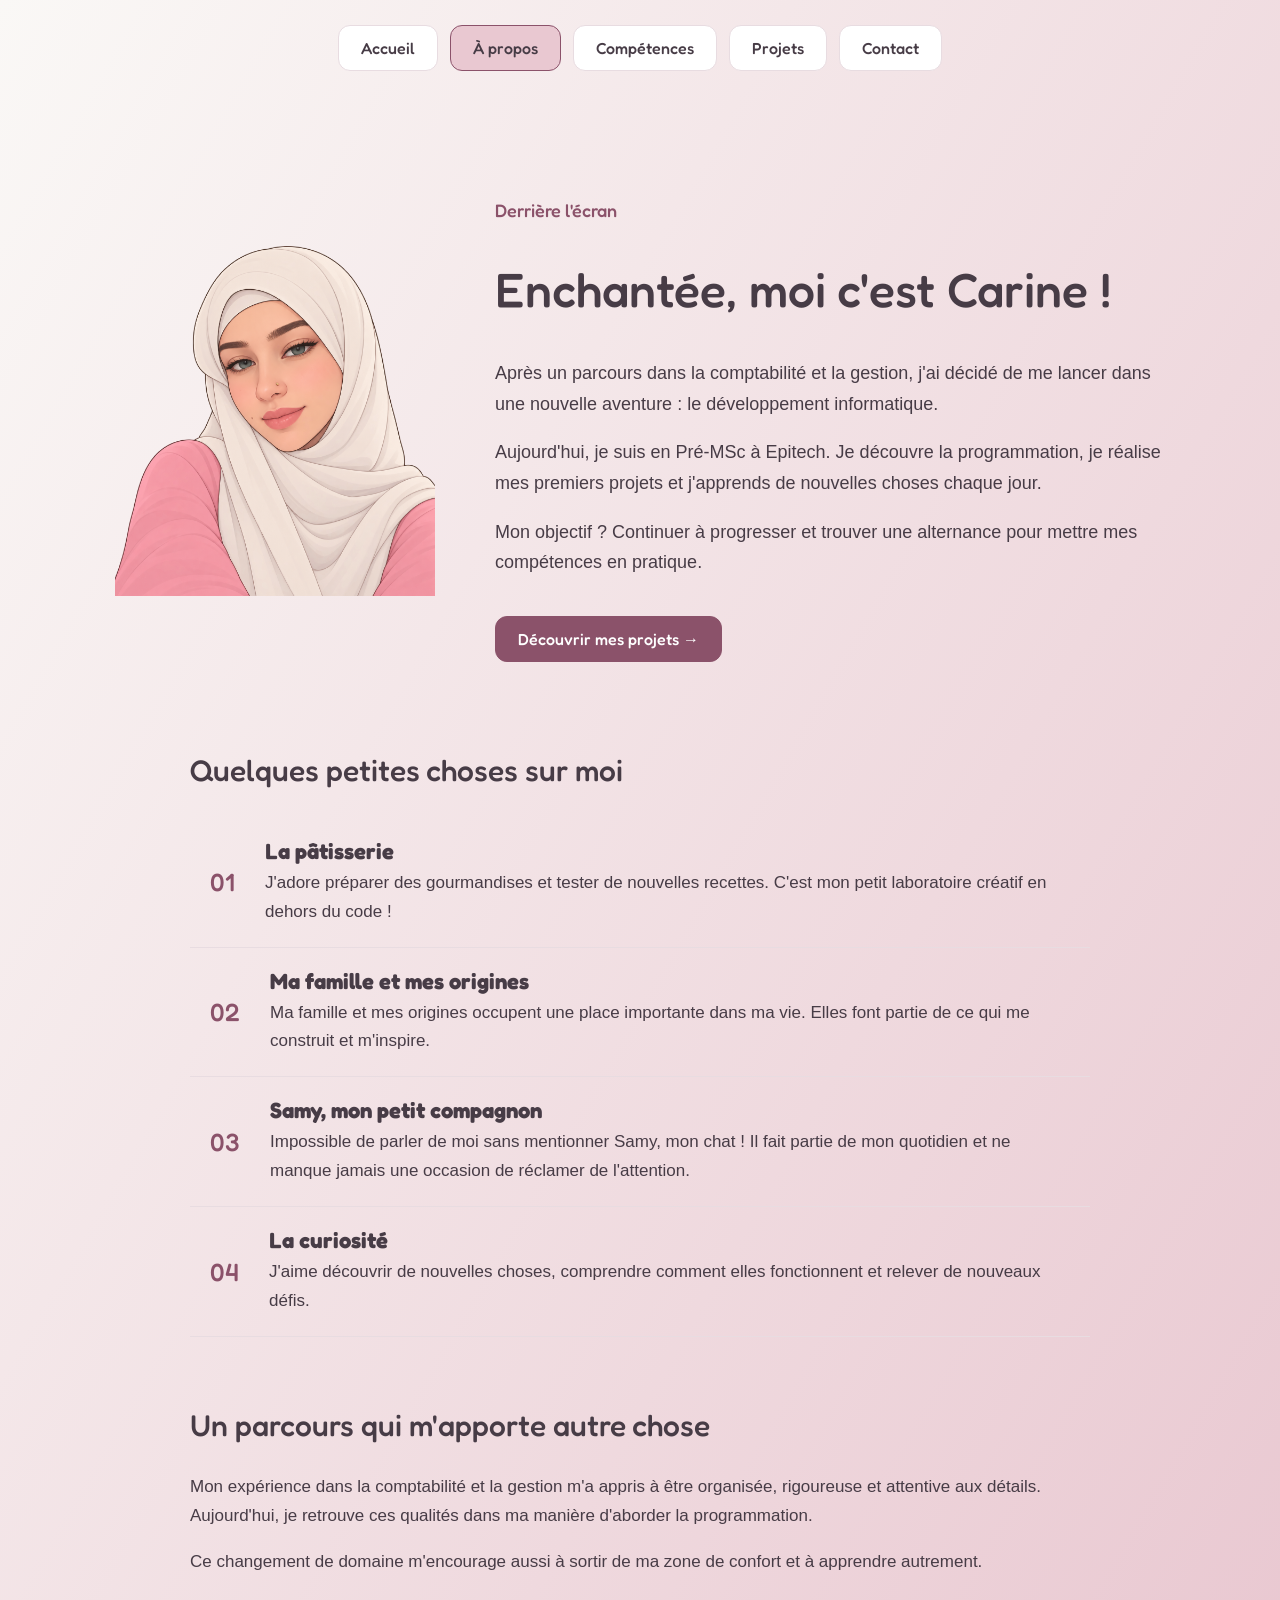
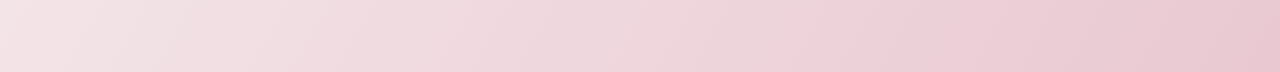
==== apropos.html @ 249d7889 "Create portfolio pages and projects" ====
<!DOCTYPE html>
<html lang="fr">
<head>
    <meta charset="UTF-8">
    <meta name="viewport" content="width=device-width, initial-scale=1.0">
    <meta name="description" content="Découvrez Carine BAKA, son parcours et ses centres d'intérêt.">
    <title>À propos | Carine's World</title>
    <link href="https://fonts.googleapis.com/css2?family=Fredoka:wght@400;500;600&display=swap" rel="stylesheet">
    <link rel="stylesheet" href="style.css">
</head>
<body>

    <header>
        <nav aria-label="Navigation principale">
            <a class="btn" href="index.html">Accueil</a>
            <a class="btn" href="apropos.html" aria-current="page">À propos</a>
            <a class="btn" href="competences.html">Compétences</a>
            <a class="btn" href="projets.html">Projets</a>
            <a class="btn" href="contact.html">Contact</a>
        </nav>
    </header>

    <main class="about-page">

        <section class="about-intro">
            <img
                src="images/avatar.png"
                alt="Portrait illustré de Carine portant un voile beige"
                class="avatar"
            >

            <div class="about-text">
                <p class="about-label">Derrière l'écran</p>
                <h1>Enchantée, moi c'est Carine !</h1>

                <p>
                    Après un parcours dans la comptabilité et la gestion,
                    j'ai décidé de me lancer dans une nouvelle aventure :
                    le développement informatique.
                </p>

                <p>
                    Aujourd'hui, je suis en Pré-MSc à Epitech.
                    Je découvre la programmation, je réalise mes premiers
                    projets et j'apprends de nouvelles choses chaque jour.
                </p>

                <p>
                    Mon objectif ? Continuer à progresser et trouver
                    une alternance pour mettre mes compétences en pratique.
                </p>

                <a class="btn about-button" href="projets.html">
                    Découvrir mes projets →
                </a>
            </div>
        </section>

        <section class="about-details">
            <h2>Quelques petites choses sur moi</h2>

            <div class="about-line">
                <span>01</span>
                <div>
                    <h3>La pâtisserie</h3>
                    <p>
                        J'adore préparer des gourmandises et tester
                        de nouvelles recettes. C'est mon petit laboratoire
                        créatif en dehors du code !
                    </p>
                </div>
            </div>

            <div class="about-line">
                <span>02</span>
                <div>
                    <h3>Ma famille et mes origines</h3>
                    <p>
                        Ma famille et mes origines occupent une place
                        importante dans ma vie. Elles font partie
                        de ce qui me construit et m'inspire.
                    </p>
                </div>
            </div>

            <div class="about-line">
                <span>03</span>
                <div>
                    <h3>Samy, mon petit compagnon</h3>
                    <p>
                        Impossible de parler de moi sans mentionner Samy,
                        mon chat ! Il fait partie de mon quotidien
                        et ne manque jamais une occasion de réclamer
                        de l'attention.
                    </p>
                </div>
            </div>

            <div class="about-line">
                <span>04</span>
                <div>
                    <h3>La curiosité</h3>
                    <p>
                        J'aime découvrir de nouvelles choses,
                        comprendre comment elles fonctionnent
                        et relever de nouveaux défis.
                    </p>
                </div>
            </div>
        </section>

        <section class="about-details">
            <h2>Un parcours qui m'apporte autre chose</h2>
            <p>
                Mon expérience dans la comptabilité et la gestion
                m'a appris à être organisée, rigoureuse et attentive
                aux détails. Aujourd'hui, je retrouve ces qualités
                dans ma manière d'aborder la programmation.
            </p>
            <p>
                Ce changement de domaine m'encourage aussi à sortir
                de ma zone de confort et à apprendre autrement.
            </p>
        </section>

    </main>
</body>
</html>
---- style.css ----
/* 1. Couleurs */
:root {
    --fond: #faf8f6;
    --rose: #e9c8d1;
    --peche: #ffe5d6;
    --accent: #8b526a;
    --texte: #473c46;
    --blanc: #ffffff;
    --bordure: #e8dce1;
}

/* 2. Général */
* {
    box-sizing: border-box;
}

body {
    margin: 0;
    min-height: 100vh;
    color: var(--texte);
    font-family: Arial, sans-serif;
    background: linear-gradient(
        120deg,
        var(--fond),
        var(--rose),
        var(--peche),
        var(--fond)
    );
    background-size: 300% 300%;
    animation: couleurs 12s ease infinite;
}

header,
main {
    padding: 25px;
    text-align: center;
}

h1,
h2,
h3 {
    font-family: 'Fredoka', Arial, sans-serif;
}

h1 {
    color: var(--accent);
    font-size: 42px;
    font-weight: 500;
}

h2 {
    font-size: 30px;
    font-weight: 500;
}

p {
    font-size: 17px;
    line-height: 1.7;
}

/* 3. Navigation */
nav {
    display: flex;
    justify-content: center;
    flex-wrap: wrap;
    gap: 12px;
}

.btn {
    display: inline-block;
    padding: 12px 22px;
    background: var(--blanc);
    color: var(--texte);
    border: 1px solid var(--bordure);
    border-radius: 12px;
    font: 500 16px 'Fredoka', Arial, sans-serif;
    text-decoration: none;
    transition: 0.3s;
    cursor: pointer;
}

.btn:hover,
.btn[aria-current="page"] {
    background: var(--rose);
    border-color: var(--accent);
}

.btn:hover {
    transform: translateY(-4px);
    box-shadow: 0 8px 20px #a8798c35;
}

.btn:focus-visible,
a:focus-visible,
input:focus-visible,
textarea:focus-visible {
    outline: 3px solid var(--accent);
    outline-offset: 3px;
}

/* 4. Accueil */
.home {
    display: flex;
    align-items: center;
    justify-content: center;
    min-height: calc(100vh - 110px);
    padding: 60px 25px;
}

.home-content {
    width: 100%;
    max-width: 780px;
    text-align: left;
}

.home-label {
    color: var(--accent);
    font: 500 20px 'Fredoka', Arial, sans-serif;
}

.home-content h1 {
    margin: 10px 0;
    color: var(--texte);
    font-size: clamp(48px, 8vw, 90px);
    font-weight: 600;
}

.home-content h2 {
    margin: 0 0 20px;
    color: var(--accent);
    font-size: 26px;
}

.home-status {
    display: inline-block;
    margin: 0 0 20px;
    padding: 10px 18px;
    background: var(--rose);
    border-radius: 30px;
    font-size: 15px;
    font-weight: bold;
}

.home-description {
    max-width: 620px;
    margin: 15px 0 30px;
    font-size: 19px;
    line-height: 1.8;
}

.home-btn {
    padding: 15px 28px;
    background: var(--accent);
    color: var(--blanc);
    border-color: var(--accent);
}

.home-btn:hover {
    background: var(--texte);
    color: var(--blanc);
}

/* 5. À propos */
.about-page {
    max-width: 1100px;
    margin: auto;
}

.about-intro {
    display: flex;
    align-items: center;
    gap: 60px;
    margin: 60px auto 90px;
    text-align: left;
}

.avatar {
    width: 320px;
    max-width: 40%;
    height: auto;
    background: transparent;
    transition: transform 0.3s;
}

.avatar:hover {
    transform: scale(1.07) rotate(-3deg);
}

.about-text {
    flex: 1;
}

.about-label {
    color: var(--accent);
    font: 500 19px 'Fredoka', Arial, sans-serif;
}

.about-text h1 {
    color: var(--texte);
    font-size: 48px;
    line-height: 1.2;
}

.about-text p {
    font-size: 18px;
}

.about-button {
    margin-top: 20px;
    background: var(--accent);
    color: var(--blanc);
    border-color: var(--accent);
}

.about-button:hover {
    background: var(--texte);
    color: var(--blanc);
}

/* 6. À propos : anecdotes */
.about-details {
    max-width: 900px;
    margin: 0 auto 70px;
    text-align: left;
}

.about-details h2 {
    margin-bottom: 30px;
}

.about-line {
    display: flex;
    align-items: center;
    gap: 30px;
    padding: 20px;
    border-bottom: 1px solid var(--bordure);
    transition: 0.3s;
}

.about-line:hover {
    background: #fff0f4;
    border-radius: 12px;
    transform: translateX(6px);
}

.about-line span {
    color: var(--accent);
    font: 500 25px 'Fredoka', Arial, sans-serif;
}

.about-line h3 {
    margin: 0;
    font-size: 22px;
}

.about-line p {
    margin: 5px 0 0;
}

/* 7. Compétences */
.skills-page {
    max-width: 1000px;
    margin: auto;
    text-align: left;
}

.skills-intro {
    margin: 60px 0 70px;
}

.skills-label {
    color: var(--accent);
    font: 500 19px 'Fredoka', Arial, sans-serif;
}

.skills-intro h1 {
    margin: 10px 0;
    color: var(--texte);
    font-size: 55px;
}

.skills-intro p {
    max-width: 650px;
    font-size: 18px;
}

.skills-section {
    margin-bottom: 45px;
    padding-bottom: 30px;
    border-bottom: 1px solid var(--bordure);
}

.skills-section h2 {
    margin-bottom: 25px;
    color: var(--texte);
    font-size: 26px;
}

.skills-list {
    display: flex;
    flex-wrap: wrap;
    gap: 15px;
}

.skills-list span {
    padding: 12px 22px;
    background: var(--blanc);
    border: 1px solid var(--bordure);
    border-radius: 30px;
    font: 500 18px 'Fredoka', Arial, sans-serif;
    transition: 0.3s;
}

.skills-list span:hover {
    background: #fff0f4;
    color: var(--accent);
    border-color: var(--accent);
    transform: translateY(-5px) rotate(-2deg);
}

.learning-section {
    max-width: 800px;
    margin: 65px 0;
    padding: 25px 0;
    border-top: 2px solid var(--accent);
    border-bottom: 2px solid var(--accent);
}

.learning-section h2 {
    color: var(--texte);
}

.skills-extra {
    margin: 70px 0;
    text-align: center;
}

.skills-extra h2 {
    color: var(--accent);
}

.skills-extra p {
    max-width: 550px;
    margin: 20px auto 30px;
}

.skills-button {
    background: var(--accent);
    color: var(--blanc);
    border-color: var(--accent);
}

.skills-button:hover {
    background: var(--texte);
    color: var(--blanc);
}

/* 8. Projets */
.projects-page {
    max-width: 1100px;
    margin: auto;
    text-align: left;
}

.projects-intro {
    margin: 60px 0 80px;
}

.projects-label,
.project-number {
    color: var(--accent);
    font: 500 19px 'Fredoka', Arial, sans-serif;
}

.projects-intro h1 {
    margin: 10px 0;
    color: var(--texte);
    font-size: 55px;
}

.projects-intro p {
    max-width: 650px;
    font-size: 18px;
}

.project {
    display: flex;
    align-items: center;
    gap: 50px;
    margin-bottom: 100px;
}

.project-reverse {
    flex-direction: row-reverse;
}

.project-image,
.project-text {
    flex: 1;
    min-width: 0;
}

.project-image img {
    display: block;
    width: 100%;
    height: auto;
    border: 3px solid var(--blanc);
    border-radius: 20px;
    box-shadow: 0 10px 25px #473c4620;
    transition: 0.3s;
}

.project-image img:hover {
    transform: scale(1.03);
    box-shadow: 0 15px 30px #a8798c35;
}

.project-text h2 {
    margin: 10px 0 20px;
    color: var(--texte);
    font-size: 38px;
}

.project-text h3 {
    margin-top: 25px;
    color: var(--accent);
    font-size: 20px;
}

.project-tools {
    font-weight: bold;
}

.project-note {
    font-style: italic;
}

.project-button {
    margin-top: 15px;
    background: var(--accent);
    color: var(--blanc);
    border-color: var(--accent);
}

.project-button:hover {
    background: var(--texte);
    color: var(--blanc);
}

.projects-progress {
    max-width: 750px;
    margin: 40px auto 90px;
    padding: 30px 0;
    border-top: 2px solid var(--accent);
    border-bottom: 2px solid var(--accent);
}

.projects-progress h2 {
    color: var(--texte);
    font-size: 34px;
}

.projects-end {
    margin: 50px 0 80px;
    text-align: center;
}

.projects-end h2 {
    color: var(--accent);
}

.projects-end p {
    max-width: 600px;
    margin: 20px auto;
}

/* 9. Contact */
.contact-page {
    max-width: 1000px;
    margin: auto;
    text-align: left;
}

.contact-intro {
    margin: 60px 0 70px;
}

.contact-label {
    color: var(--accent);
    font: 500 19px 'Fredoka', Arial, sans-serif;
}

.contact-intro h1 {
    margin: 10px 0;
    color: var(--texte);
    font-size: 55px;
}

.contact-intro p {
    max-width: 650px;
    font-size: 18px;
}

.contact-section {
    max-width: 650px;
    margin: 0 auto 80px;
}

.contact-section h2 {
    text-align: center;
}

.contact-form {
    width: 100%;
    max-width: 550px;
    margin: 30px auto;
    text-align: left;
}

.contact-form label {
    display: block;
    margin: 15px 0 6px;
    font-weight: bold;
}

.contact-form input,
.contact-form textarea {
    width: 100%;
    padding: 14px;
    border: 1px solid var(--bordure);
    border-radius: 10px;
    background: var(--blanc);
    font: inherit;
    transition: 0.3s;
}

.contact-form input:focus,
.contact-form textarea:focus {
    outline: 2px solid var(--accent);
    background: #fff0f4;
}

.contact-form button {
    margin-top: 20px;
    background: var(--accent);
    color: var(--blanc);
    border-color: var(--accent);
}

.contact-form button:hover {
    background: var(--texte);
    color: var(--blanc);
}

.contact-links {
    margin: 70px 0 90px;
}

.contact-links h2 {
    margin-bottom: 30px;
}

.contact-options {
    display: flex;
    gap: 50px;
}

.contact-option {
    flex: 1;
    padding: 20px 0;
    border-top: 2px solid var(--accent);
}

.contact-option h3 {
    margin: 0;
    font-size: 25px;
}

.contact-option a {
    display: inline-block;
    margin-top: 10px;
    color: var(--accent);
    font-weight: bold;
    text-decoration: none;
    transition: 0.3s;
}

.contact-option a:hover {
    color: var(--texte);
    transform: translateX(5px);
    text-decoration: underline;
}

/* 10. CV */
.cv-section {
    margin: 70px auto 100px;
    padding: 30px 0;
    border-top: 2px solid var(--accent);
    text-align: center;
}

.cv-section h2 {
    color: var(--accent);
}

.cv-section p {
    max-width: 550px;
    margin: 15px auto 25px;
}

.contact-cv {
    background: var(--accent);
    color: var(--blanc);
    border-color: var(--accent);
}

.contact-cv:hover {
    background: var(--texte);
    color: var(--blanc);
}

/* 11. Curseur personnalisé */
body,
a,
button {
    cursor: url("images/patte-ouverte-28px.png") 14 14, auto;
}

body:active,
a:active,
button:active {
    cursor: url("images/patte-fermee-28px.png") 14 14, auto;
}

/* 12. Fond animé */
@keyframes couleurs {
    0%, 100% {
        background-position: 0% 50%;
    }

    50% {
        background-position: 100% 50%;
    }
}

/* 13. Téléphone */
@media (max-width: 650px) {
    header,
    main {
        padding: 18px;
    }

    nav {
        gap: 8px;
    }

    nav .btn {
        padding: 9px 12px;
        font-size: 14px;
    }

    h1 {
        font-size: 34px;
    }

    h2 {
        font-size: 26px;
    }

    .home {
        min-height: calc(100vh - 150px);
        padding: 40px 25px;
    }

    .home-content h2 {
        font-size: 21px;
    }

    .home-description {
        font-size: 17px;
    }

    .about-intro {
        flex-direction: column;
        gap: 20px;
        margin: 30px auto 60px;
        text-align: center;
    }

    .avatar {
        width: 240px;
        max-width: 100%;
    }

    .about-text h1 {
        font-size: 36px;
    }

    .about-text p {
        font-size: 17px;
    }

    .about-line {
        gap: 20px;
        padding: 18px 10px;
    }

    .skills-intro {
        margin: 30px 0 50px;
    }

    .skills-intro h1,
    .projects-intro h1,
    .contact-intro h1 {
        font-size: 38px;
    }

    .skills-section h2 {
        font-size: 23px;
    }

    .skills-list {
        gap: 10px;
    }

    .skills-list span {
        padding: 10px 15px;
        font-size: 16px;
    }

    .projects-intro,
    .contact-intro {
        margin: 30px 0 50px;
    }

    .project,
    .project-reverse {
        flex-direction: column;
        gap: 25px;
        margin-bottom: 70px;
    }

    .project-image,
    .project-text {
        width: 100%;
    }

    .project-text h2 {
        font-size: 32px;
    }

    .contact-options {
        flex-direction: column;
        gap: 25px;
    }

    .contact-links {
        margin: 50px 0;
    }
}

/* 14. Accessibilité */
@media (prefers-reduced-motion: reduce) {
    body {
        animation: none;
        background: var(--fond);
    }

    .btn,
    .avatar,
    .about-line,
    .skills-list span,
    .project-image img,
    .contact-option a {
        transition: none;
    }

    .btn:hover,
    .avatar:hover,
    .about-line:hover,
    .skills-list span:hover,
    .project-image img:hover,
    .contact-option a:hover {
        transform: none;
    }
}


/* Projet Java en préparation */

.project-placeholder {
    min-height: 300px;
    display: flex;
    flex-direction: column;
    align-items: center;
    justify-content: center;
    padding: 30px;

    background: linear-gradient(
        135deg,
        #fff7f4,
        #e9c8d1
    );

    border: 2px dashed var(--accent);
    border-radius: 20px;
    text-align: center;
    transition: 0.3s;
}

.project-placeholder span {
    color: var(--accent);
    font: 600 65px 'Fredoka', Arial, sans-serif;
}

.project-placeholder p {
    margin: 10px 0 0;
    font-size: 18px;
}

.project-placeholder:hover {
    transform: translateY(-5px);
    box-shadow: 0 10px 25px #a8798c35;
}

@media (prefers-reduced-motion: reduce) {
    .project-placeholder {
        transition: none;
    }

    .project-placeholder:hover {
        transform: none;
    }
}
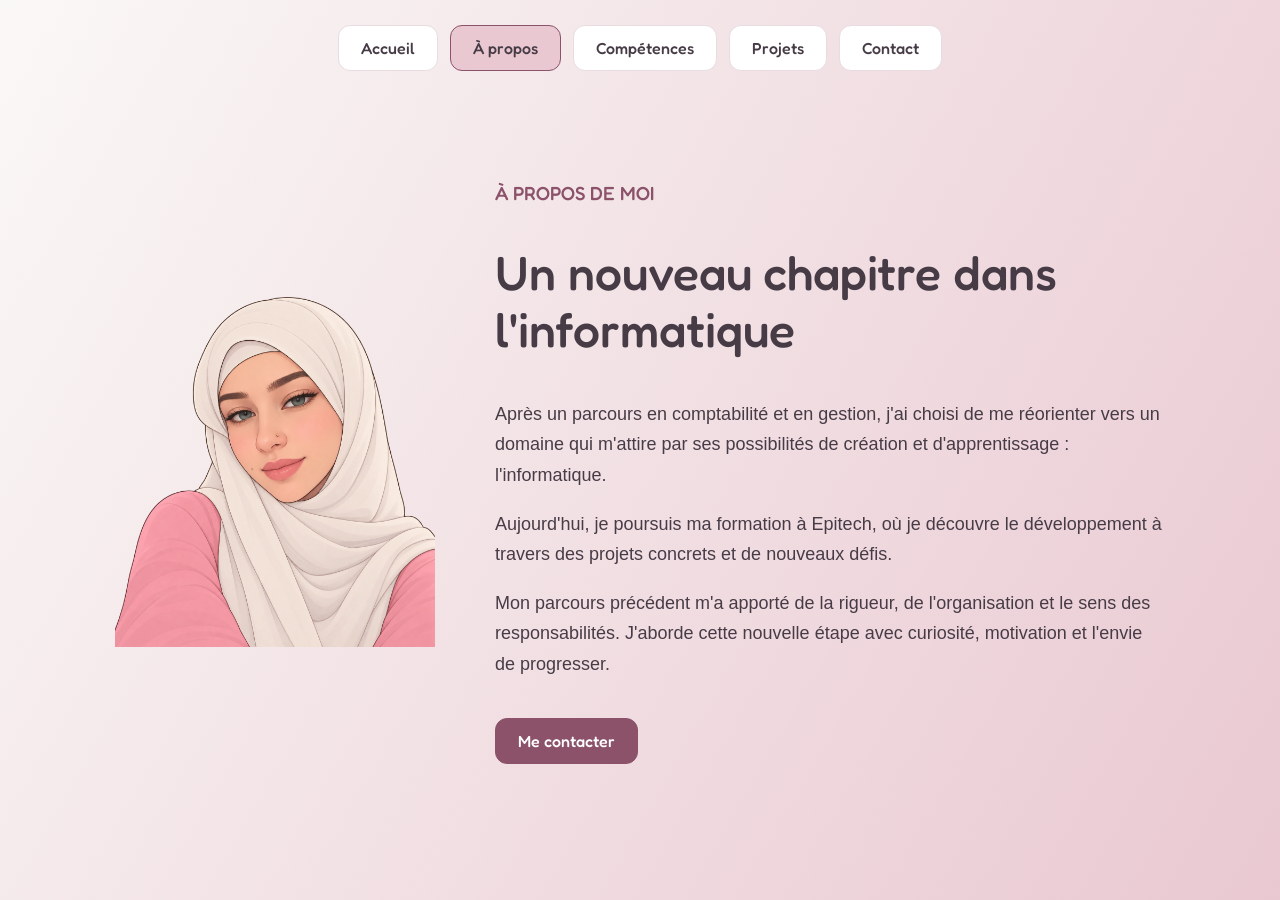
==== commit 1049aab8: "Finalize portfolio pages and documentation" ====
--- a/apropos.html
+++ b/apropos.html
@@ -4,13 +4,18 @@
 <head>
     <meta charset="UTF-8">
     <meta name="viewport" content="width=device-width, initial-scale=1.0">
-    <meta name="description" content="Découvrez Carine BAKA, son parcours et ses centres d'intérêt.">
+    <meta name="description" content="Découvrez le parcours de Carine, étudiante à Epitech en reconversion vers le développement informatique.">
+
     <title>À propos | Carine's World</title>
+
+    <link rel="preconnect" href="https://fonts.googleapis.com">
+    <link rel="preconnect" href="https://fonts.gstatic.com" crossorigin>
     <link href="https://fonts.googleapis.com/css2?family=Fredoka:wght@400;500;600&display=swap" rel="stylesheet">
+
     <link rel="stylesheet" href="style.css">
 </head>
+
 <body>
-
     <header>
         <nav aria-label="Navigation principale">
             <a class="btn" href="index.html">Accueil</a>
@@ -22,108 +27,45 @@
     </header>
 
     <main class="about-page">
-
         <section class="about-intro">
             <img
+                class="avatar"
                 src="images/avatar.png"
-                alt="Portrait illustré de Carine portant un voile beige"
-                class="avatar"
+                alt="Avatar kawaii de Carine"
             >
 
             <div class="about-text">
-                <p class="about-label">Derrière l'écran</p>
-                <h1>Enchantée, moi c'est Carine !</h1>
+                <span class="about-label">À PROPOS DE MOI</span>
+
+                <h1>Un nouveau chapitre dans l'informatique</h1>
 
                 <p>
-                    Après un parcours dans la comptabilité et la gestion,
-                    j'ai décidé de me lancer dans une nouvelle aventure :
-                    le développement informatique.
+                    Après un parcours en comptabilité et en gestion,
+                    j'ai choisi de me réorienter vers un domaine qui
+                    m'attire par ses possibilités de création et
+                    d'apprentissage : l'informatique.
                 </p>
 
                 <p>
-                    Aujourd'hui, je suis en Pré-MSc à Epitech.
-                    Je découvre la programmation, je réalise mes premiers
-                    projets et j'apprends de nouvelles choses chaque jour.
+                    Aujourd'hui, je poursuis ma formation à Epitech,
+                    où je découvre le développement à travers des
+                    projets concrets et de nouveaux défis.
                 </p>
 
                 <p>
-                    Mon objectif ? Continuer à progresser et trouver
-                    une alternance pour mettre mes compétences en pratique.
+                    Mon parcours précédent m'a apporté de la rigueur,
+                    de l'organisation et le sens des responsabilités.
+                    J'aborde cette nouvelle étape avec curiosité,
+                    motivation et l'envie de progresser.
                 </p>
 
-                <a class="btn about-button" href="projets.html">
-                    Découvrir mes projets →
+                <a class="btn about-button" href="contact.html">
+                    Me contacter
                 </a>
             </div>
         </section>
+    </main>
 
-        <section class="about-details">
-            <h2>Quelques petites choses sur moi</h2>
-
-            <div class="about-line">
-                <span>01</span>
-                <div>
-                    <h3>La pâtisserie</h3>
-                    <p>
-                        J'adore préparer des gourmandises et tester
-                        de nouvelles recettes. C'est mon petit laboratoire
-                        créatif en dehors du code !
-                    </p>
-                </div>
-            </div>
-
-            <div class="about-line">
-                <span>02</span>
-                <div>
-                    <h3>Ma famille et mes origines</h3>
-                    <p>
-                        Ma famille et mes origines occupent une place
-                        importante dans ma vie. Elles font partie
-                        de ce qui me construit et m'inspire.
-                    </p>
-                </div>
-            </div>
-
-            <div class="about-line">
-                <span>03</span>
-                <div>
-                    <h3>Samy, mon petit compagnon</h3>
-                    <p>
-                        Impossible de parler de moi sans mentionner Samy,
-                        mon chat ! Il fait partie de mon quotidien
-                        et ne manque jamais une occasion de réclamer
-                        de l'attention.
-                    </p>
-                </div>
-            </div>
-
-            <div class="about-line">
-                <span>04</span>
-                <div>
-                    <h3>La curiosité</h3>
-                    <p>
-                        J'aime découvrir de nouvelles choses,
-                        comprendre comment elles fonctionnent
-                        et relever de nouveaux défis.
-                    </p>
-                </div>
-            </div>
-        </section>
-
-        <section class="about-details">
-            <h2>Un parcours qui m'apporte autre chose</h2>
-            <p>
-                Mon expérience dans la comptabilité et la gestion
-                m'a appris à être organisée, rigoureuse et attentive
-                aux détails. Aujourd'hui, je retrouve ces qualités
-                dans ma manière d'aborder la programmation.
-            </p>
-            <p>
-                Ce changement de domaine m'encourage aussi à sortir
-                de ma zone de confort et à apprendre autrement.
-            </p>
-        </section>
-
-    </main>
+    <script src="script.js"></script>
 </body>
 </html>
--- a/style.css
+++ b/style.css
@@ -99,6 +99,54 @@
     outline-offset: 3px;
 }
 
+/* Boutons principaux */
+.home-btn,
+.about-button,
+.skills-button,
+.project-button,
+.contact-form button,
+.contact-cv {
+    background: var(--accent);
+    color: var(--blanc);
+    border-color: var(--accent);
+}
+
+.home-btn:hover,
+.about-button:hover,
+.skills-button:hover,
+.project-button:hover,
+.contact-form button:hover,
+.contact-cv:hover {
+    background: var(--texte);
+    color: var(--blanc);
+}
+
+/* Étiquettes communes */
+.about-label,
+.skills-label,
+.projects-label,
+.project-number,
+.contact-label {
+    color: var(--accent);
+    font: 500 19px 'Fredoka', Arial, sans-serif;
+}
+
+/* Titres des pages */
+.skills-intro h1,
+.projects-intro h1,
+.contact-intro h1 {
+    margin: 10px 0;
+    color: var(--texte);
+    font-size: 55px;
+}
+
+.skills-intro p,
+.projects-intro p,
+.contact-intro p {
+    max-width: 650px;
+    font-size: 18px;
+}
+
 /* 4. Accueil */
 .home {
     display: flex;
@@ -151,14 +199,6 @@
 
 .home-btn {
     padding: 15px 28px;
-    background: var(--accent);
-    color: var(--blanc);
-    border-color: var(--accent);
-}
-
-.home-btn:hover {
-    background: var(--texte);
-    color: var(--blanc);
 }
 
 /* 5. À propos */
@@ -191,11 +231,6 @@
     flex: 1;
 }
 
-.about-label {
-    color: var(--accent);
-    font: 500 19px 'Fredoka', Arial, sans-serif;
-}
-
 .about-text h1 {
     color: var(--texte);
     font-size: 48px;
@@ -208,57 +243,9 @@
 
 .about-button {
     margin-top: 20px;
-    background: var(--accent);
-    color: var(--blanc);
-    border-color: var(--accent);
-}
-
-.about-button:hover {
-    background: var(--texte);
-    color: var(--blanc);
-}
-
-/* 6. À propos : anecdotes */
-.about-details {
-    max-width: 900px;
-    margin: 0 auto 70px;
-    text-align: left;
-}
-
-.about-details h2 {
-    margin-bottom: 30px;
-}
-
-.about-line {
-    display: flex;
-    align-items: center;
-    gap: 30px;
-    padding: 20px;
-    border-bottom: 1px solid var(--bordure);
-    transition: 0.3s;
-}
-
-.about-line:hover {
-    background: #fff0f4;
-    border-radius: 12px;
-    transform: translateX(6px);
-}
-
-.about-line span {
-    color: var(--accent);
-    font: 500 25px 'Fredoka', Arial, sans-serif;
-}
-
-.about-line h3 {
-    margin: 0;
-    font-size: 22px;
-}
-
-.about-line p {
-    margin: 5px 0 0;
-}
-
-/* 7. Compétences */
+}
+
+/* 6. Compétences */
 .skills-page {
     max-width: 1000px;
     margin: auto;
@@ -267,22 +254,6 @@
 
 .skills-intro {
     margin: 60px 0 70px;
-}
-
-.skills-label {
-    color: var(--accent);
-    font: 500 19px 'Fredoka', Arial, sans-serif;
-}
-
-.skills-intro h1 {
-    margin: 10px 0;
-    color: var(--texte);
-    font-size: 55px;
-}
-
-.skills-intro p {
-    max-width: 650px;
-    font-size: 18px;
 }
 
 .skills-section {
@@ -345,18 +316,7 @@
     margin: 20px auto 30px;
 }
 
-.skills-button {
-    background: var(--accent);
-    color: var(--blanc);
-    border-color: var(--accent);
-}
-
-.skills-button:hover {
-    background: var(--texte);
-    color: var(--blanc);
-}
-
-/* 8. Projets */
+/* 7. Projets */
 .projects-page {
     max-width: 1100px;
     margin: auto;
@@ -365,23 +325,6 @@
 
 .projects-intro {
     margin: 60px 0 80px;
-}
-
-.projects-label,
-.project-number {
-    color: var(--accent);
-    font: 500 19px 'Fredoka', Arial, sans-serif;
-}
-
-.projects-intro h1 {
-    margin: 10px 0;
-    color: var(--texte);
-    font-size: 55px;
-}
-
-.projects-intro p {
-    max-width: 650px;
-    font-size: 18px;
 }
 
 .project {
@@ -438,27 +381,6 @@
 
 .project-button {
     margin-top: 15px;
-    background: var(--accent);
-    color: var(--blanc);
-    border-color: var(--accent);
-}
-
-.project-button:hover {
-    background: var(--texte);
-    color: var(--blanc);
-}
-
-.projects-progress {
-    max-width: 750px;
-    margin: 40px auto 90px;
-    padding: 30px 0;
-    border-top: 2px solid var(--accent);
-    border-bottom: 2px solid var(--accent);
-}
-
-.projects-progress h2 {
-    color: var(--texte);
-    font-size: 34px;
 }
 
 .projects-end {
@@ -475,7 +397,41 @@
     margin: 20px auto;
 }
 
-/* 9. Contact */
+/* Projet Java en préparation */
+.project-placeholder {
+    min-height: 300px;
+    display: flex;
+    flex-direction: column;
+    align-items: center;
+    justify-content: center;
+    padding: 30px;
+    background: linear-gradient(
+        135deg,
+        #fff7f4,
+        #e9c8d1
+    );
+    border: 2px dashed var(--accent);
+    border-radius: 20px;
+    text-align: center;
+    transition: 0.3s;
+}
+
+.project-placeholder span {
+    color: var(--accent);
+    font: 600 65px 'Fredoka', Arial, sans-serif;
+}
+
+.project-placeholder p {
+    margin: 10px 0 0;
+    font-size: 18px;
+}
+
+.project-placeholder:hover {
+    transform: translateY(-5px);
+    box-shadow: 0 10px 25px #a8798c35;
+}
+
+/* 8. Contact */
 .contact-page {
     max-width: 1000px;
     margin: auto;
@@ -484,22 +440,6 @@
 
 .contact-intro {
     margin: 60px 0 70px;
-}
-
-.contact-label {
-    color: var(--accent);
-    font: 500 19px 'Fredoka', Arial, sans-serif;
-}
-
-.contact-intro h1 {
-    margin: 10px 0;
-    color: var(--texte);
-    font-size: 55px;
-}
-
-.contact-intro p {
-    max-width: 650px;
-    font-size: 18px;
 }
 
 .contact-section {
@@ -543,14 +483,6 @@
 
 .contact-form button {
     margin-top: 20px;
-    background: var(--accent);
-    color: var(--blanc);
-    border-color: var(--accent);
-}
-
-.contact-form button:hover {
-    background: var(--texte);
-    color: var(--blanc);
 }
 
 .contact-links {
@@ -592,7 +524,7 @@
     text-decoration: underline;
 }
 
-/* 10. CV */
+/* 9. CV */
 .cv-section {
     margin: 70px auto 100px;
     padding: 30px 0;
@@ -609,31 +541,26 @@
     margin: 15px auto 25px;
 }
 
-.contact-cv {
-    background: var(--accent);
-    color: var(--blanc);
-    border-color: var(--accent);
-}
-
-.contact-cv:hover {
-    background: var(--texte);
-    color: var(--blanc);
-}
-
-/* 11. Curseur personnalisé */
-body,
+/* 10. Curseur personnalisé */
+body {
+    cursor: url("images/patte-ouverte-28px.png") 14 14, auto;
+}
+
 a,
 button {
-    cursor: url("images/patte-ouverte-28px.png") 14 14, auto;
-}
-
-body:active,
+    cursor: url("images/patte-ouverte-28px.png") 14 14, pointer;
+}
+
+body:active {
+    cursor: url("images/patte-fermee-28px.png") 14 14, auto;
+}
+
 a:active,
 button:active {
-    cursor: url("images/patte-fermee-28px.png") 14 14, auto;
-}
-
-/* 12. Fond animé */
+    cursor: url("images/patte-fermee-28px.png") 14 14, pointer;
+}
+
+/* 11. Fond animé */
 @keyframes couleurs {
     0%, 100% {
         background-position: 0% 50%;
@@ -644,7 +571,7 @@
     }
 }
 
-/* 13. Téléphone */
+/* 12. Téléphone */
 @media (max-width: 650px) {
     header,
     main {
@@ -701,11 +628,6 @@
         font-size: 17px;
     }
 
-    .about-line {
-        gap: 20px;
-        padding: 18px 10px;
-    }
-
     .skills-intro {
         margin: 30px 0 50px;
     }
@@ -760,7 +682,7 @@
     }
 }
 
-/* 14. Accessibilité */
+/* 13. Accessibilité */
 @media (prefers-reduced-motion: reduce) {
     body {
         animation: none;
@@ -769,66 +691,18 @@
 
     .btn,
     .avatar,
-    .about-line,
     .skills-list span,
     .project-image img,
-    .contact-option a {
+    .contact-option a,
+    .project-placeholder {
         transition: none;
     }
 
     .btn:hover,
     .avatar:hover,
-    .about-line:hover,
     .skills-list span:hover,
     .project-image img:hover,
-    .contact-option a:hover {
-        transform: none;
-    }
-}
-
-
-/* Projet Java en préparation */
-
-.project-placeholder {
-    min-height: 300px;
-    display: flex;
-    flex-direction: column;
-    align-items: center;
-    justify-content: center;
-    padding: 30px;
-
-    background: linear-gradient(
-        135deg,
-        #fff7f4,
-        #e9c8d1
-    );
-
-    border: 2px dashed var(--accent);
-    border-radius: 20px;
-    text-align: center;
-    transition: 0.3s;
-}
-
-.project-placeholder span {
-    color: var(--accent);
-    font: 600 65px 'Fredoka', Arial, sans-serif;
-}
-
-.project-placeholder p {
-    margin: 10px 0 0;
-    font-size: 18px;
-}
-
-.project-placeholder:hover {
-    transform: translateY(-5px);
-    box-shadow: 0 10px 25px #a8798c35;
-}
-
-@media (prefers-reduced-motion: reduce) {
-    .project-placeholder {
-        transition: none;
-    }
-
+    .contact-option a:hover,
     .project-placeholder:hover {
         transform: none;
     }
